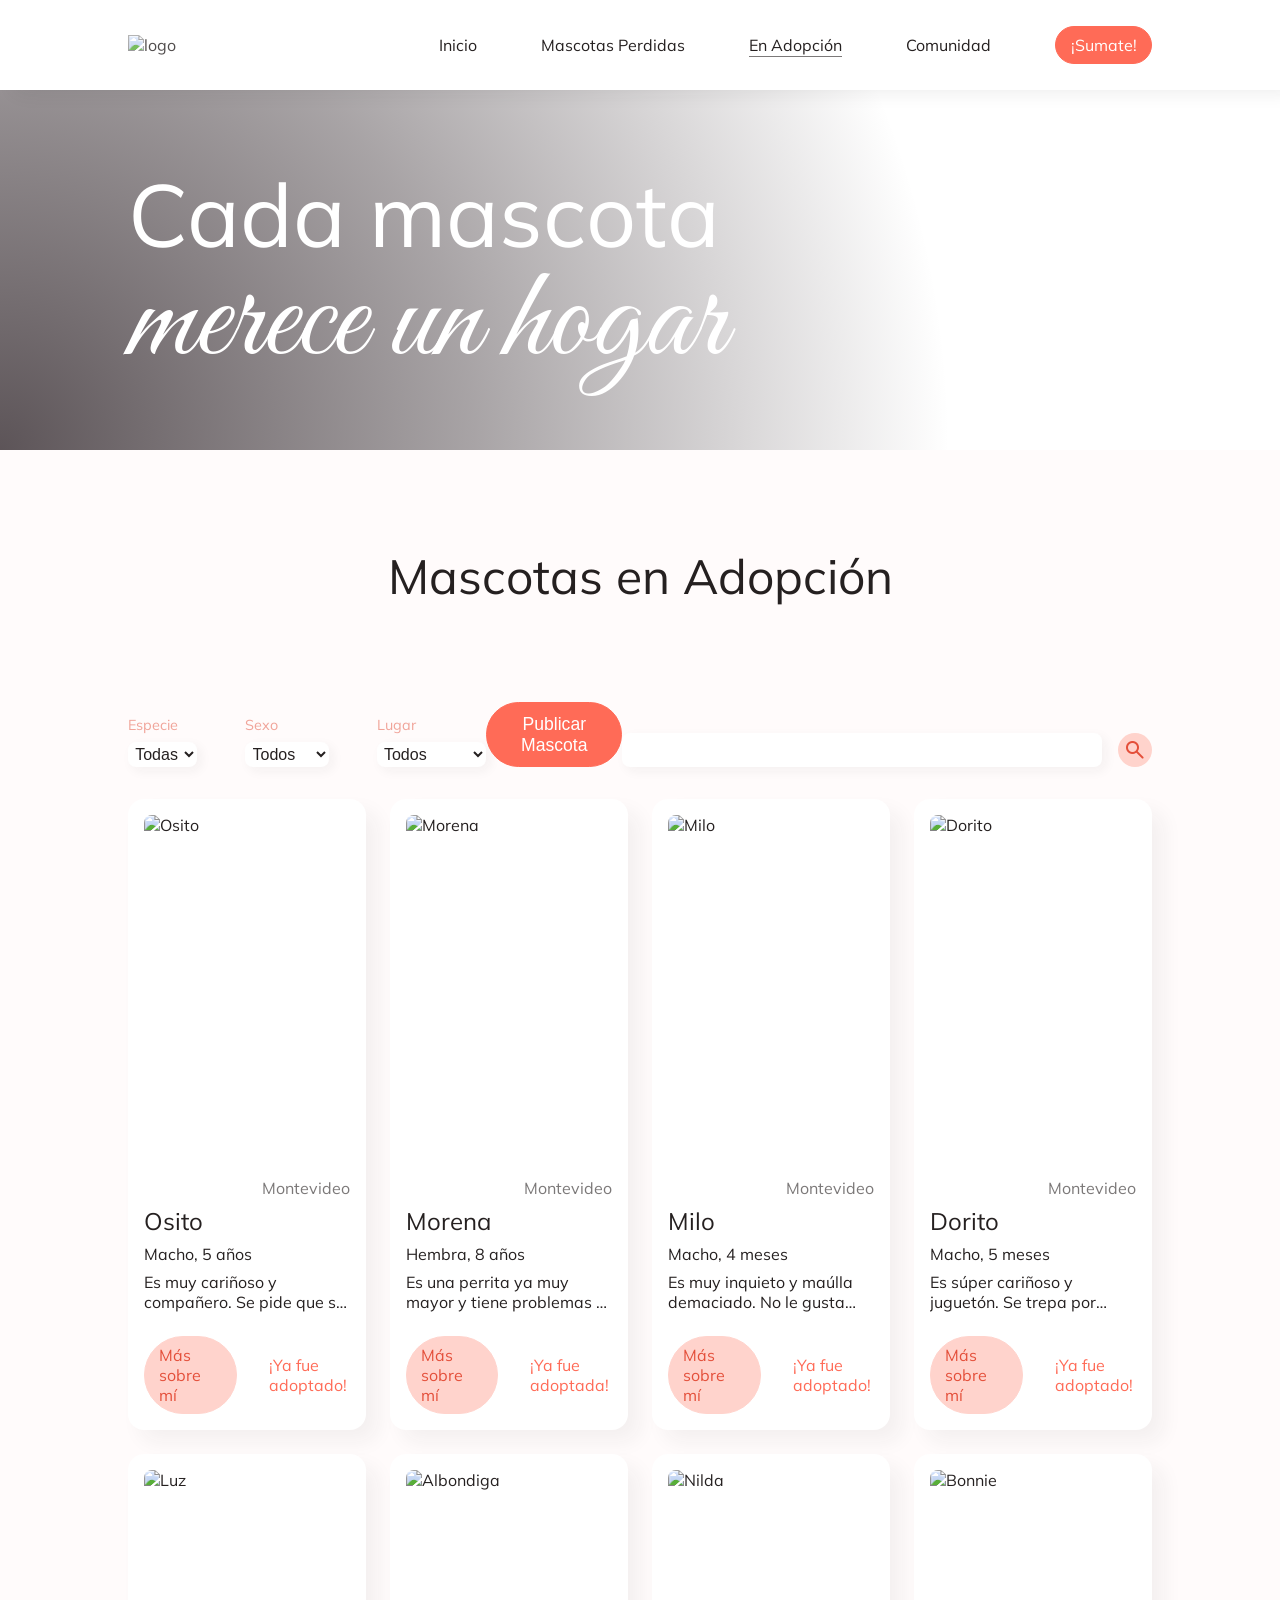
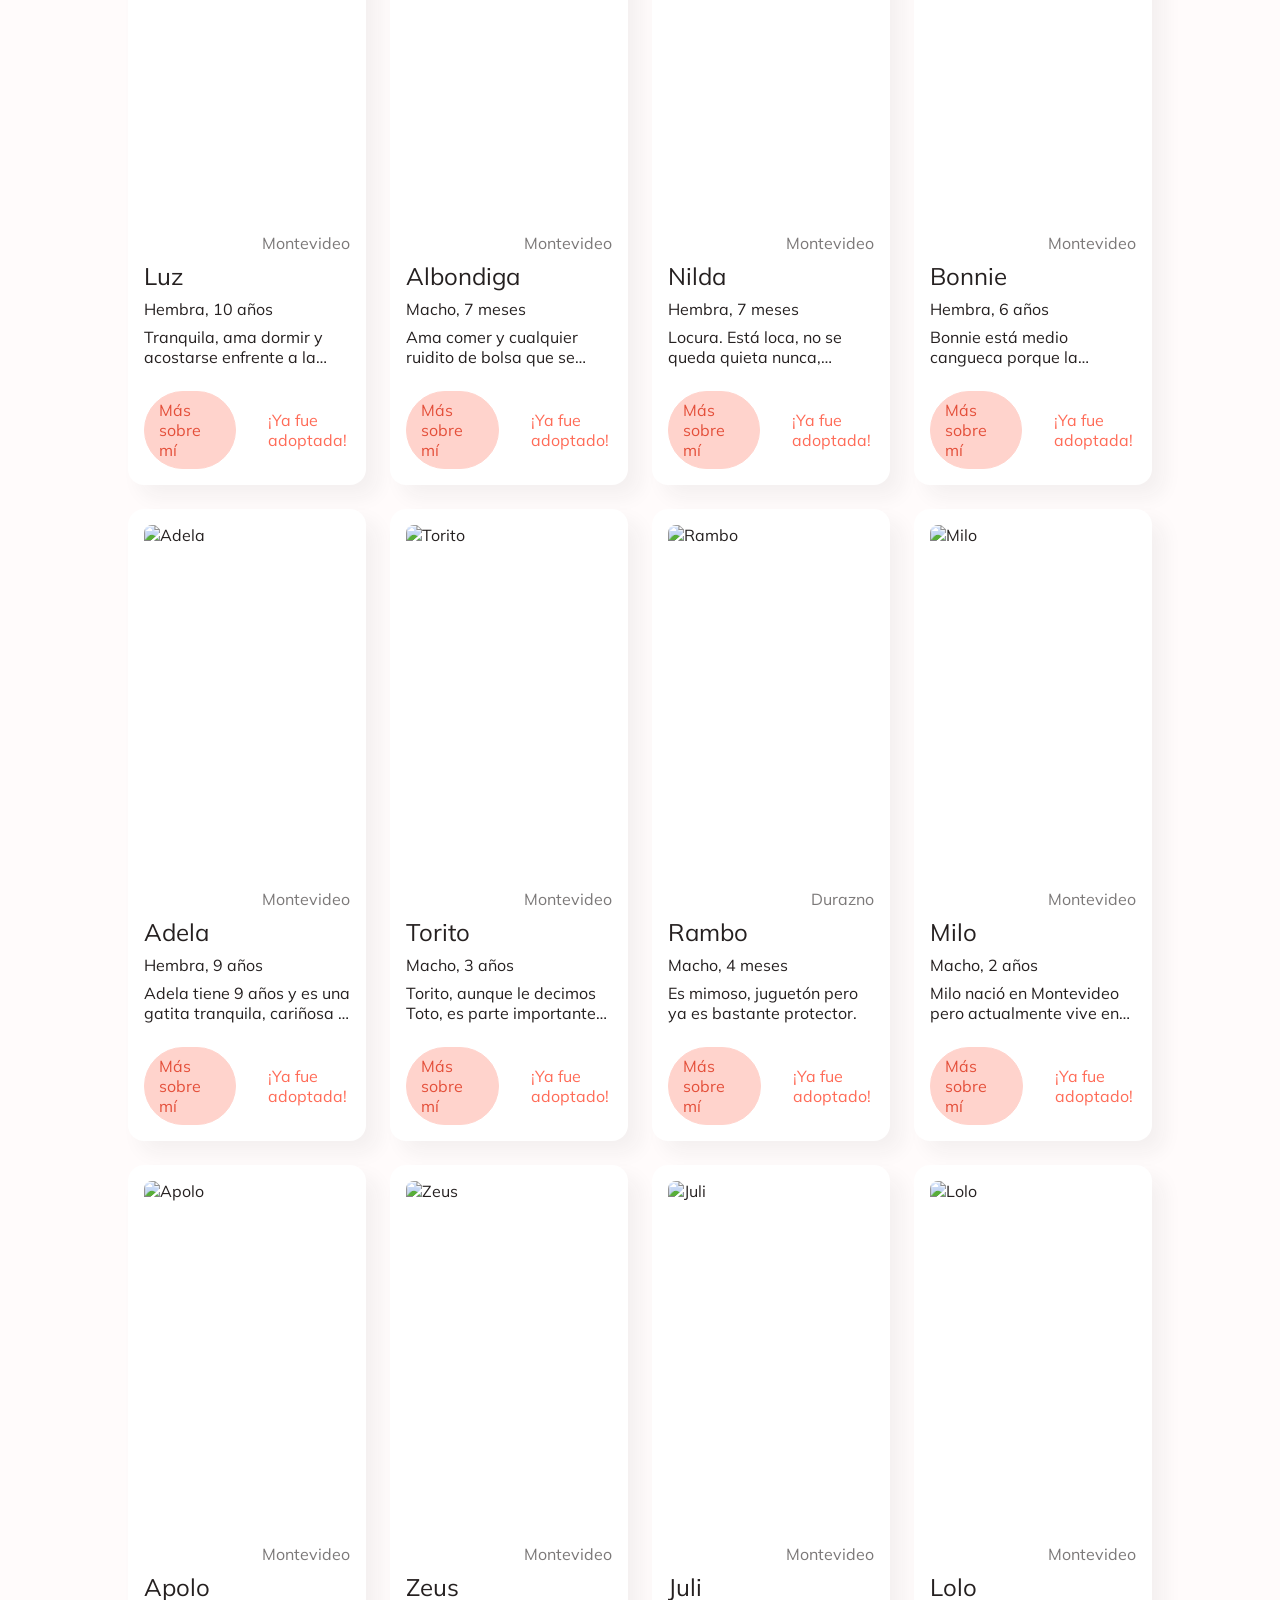
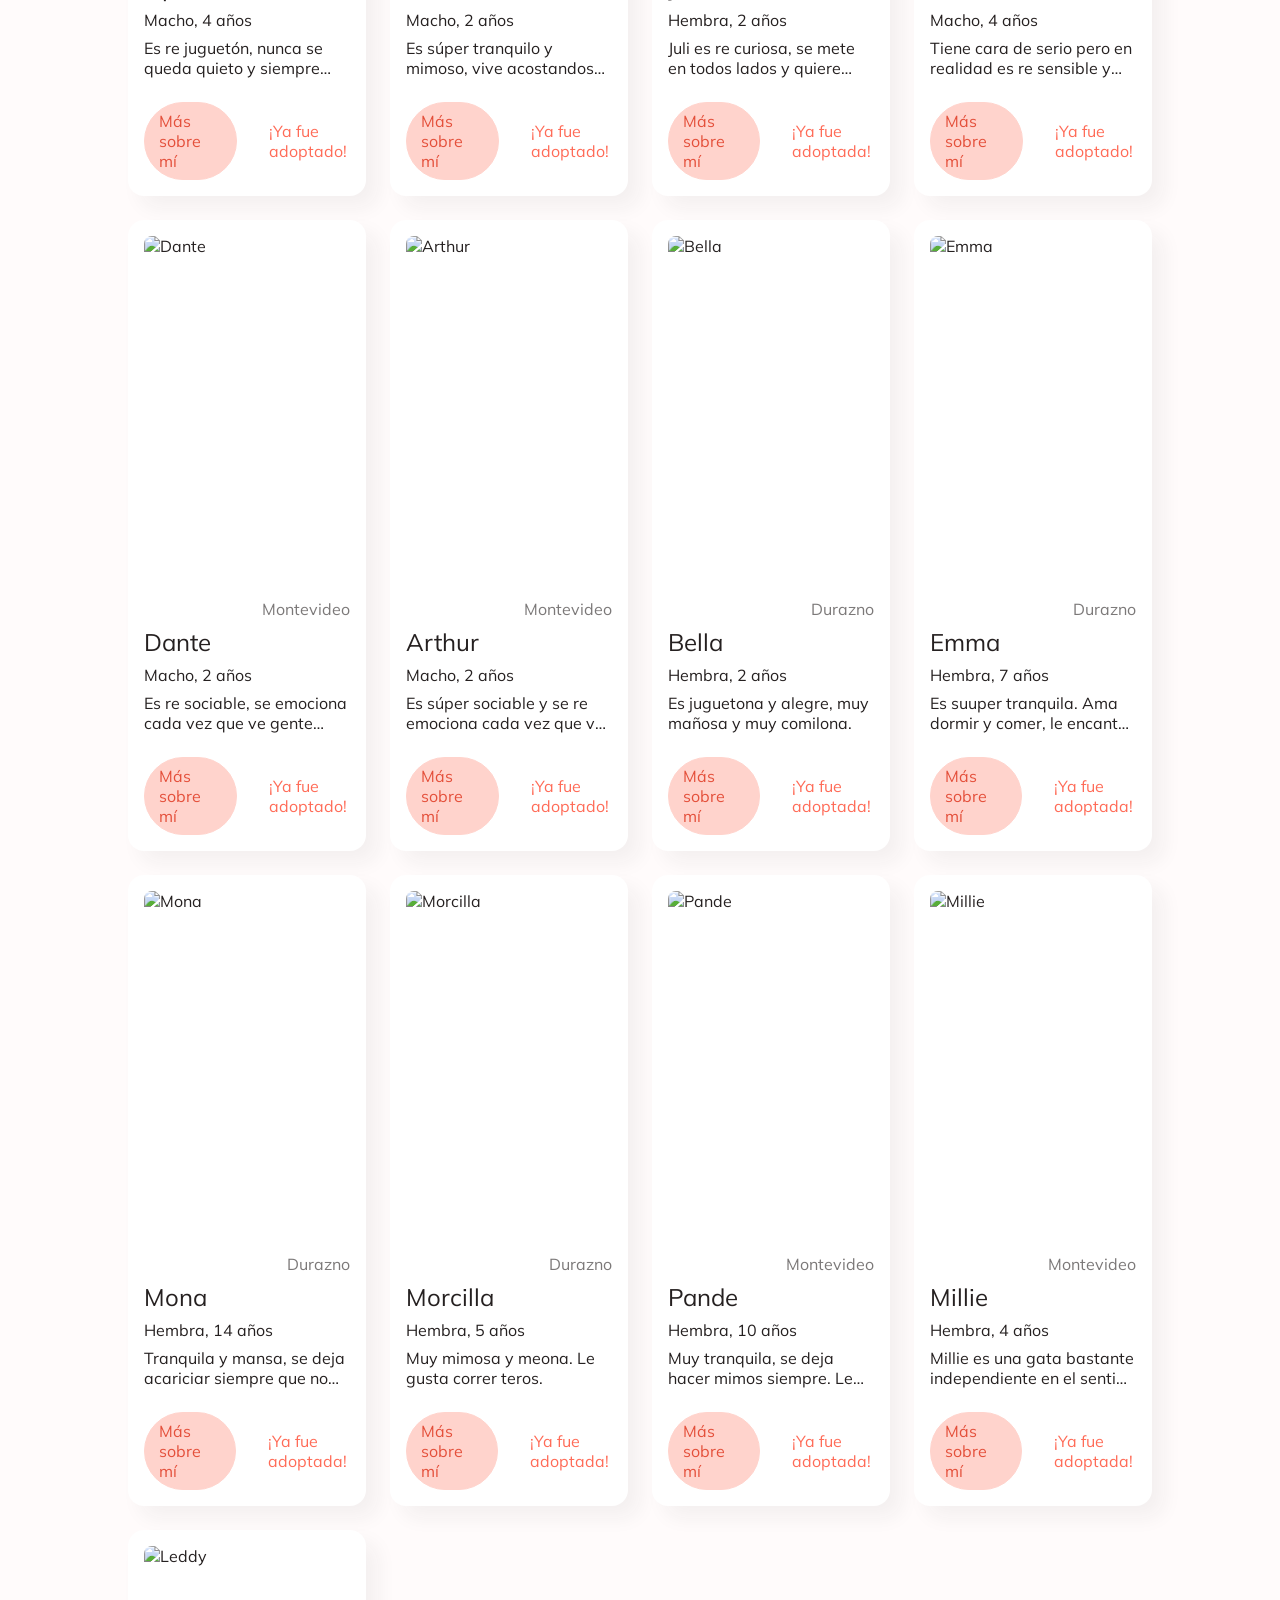
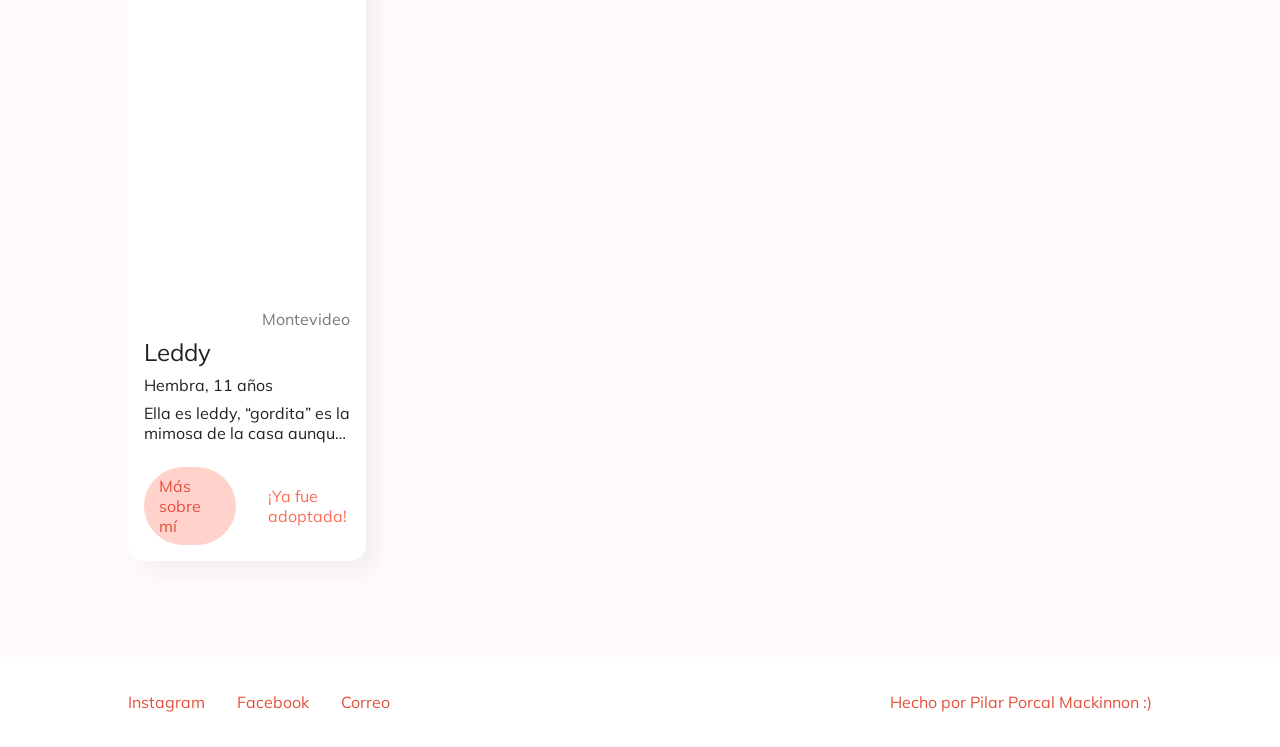
==== adopciones.html @ bf6b10d6 "Add files via upload" ====
<!DOCTYPE html>

<html lang="es">

<head>
    <meta charset="UTF-8">
    <meta name="viewport" content="width=device-width, initial-scale=1.0">
    <title>Lazo | En Adopción</title>
    <meta name="description" content="Lazo. Cada mascota merece un hogar. ♥︎">
    <link rel="stylesheet" href="adopciones.css">
    <link rel="stylesheet" href="https://fonts.googleapis.com/css2?family=Material+Symbols+Rounded:opsz,wght,FILL,GRAD@24,400,1,0" />
</head>

<body>

    <header>
        <a class="boton3" href="index.html"> <img id="logoNav" src="img/logoNegro.png" alt="logo"> </a>
        <nav>
            <a href="index.html">Inicio</a>
            <a href="perdidos.html">Mascotas Perdidas</a>
            <a href="adopciones.html" class="activo">En Adopción</a>
            <a href="#">Comunidad</a>
            <a href="#" id="sumate">¡Sumate!</a>
        </nav>
    </header>

    <section id="principal">
        <div class="textosSlide">
            <h1>Cada mascota<br><span>merece un hogar</span></h1>
        </div>
    </section>

    <section id="adopciones">

        <h2>Mascotas en Adopción</h2>

        <div class="filtros">

            <div class="selects">
                <div class="select">
                    <label for="selectEspecie">Especie</label>
                    <select name="especie" id="selectEspecie">
                    </select> 
                </div>
                <div class="select">
                    <label for="selectSexo">Sexo</label>
                    <select name="sexo" id="selectSexo">
                    </select>
                </div>
                <div class="select">
                    <label for="selectLugar">Lugar</label>
                    <select name="lugar" id="selectLugar">
                    </select>
                </div>
            </div>

            <button class="boton8" id="botonNuevaMascota">
                Publicar Mascota
            </button>

            <div class="buscador">
                <input type="text" id="inputBuscador">
                <span id="buscador" class="material-symbols-rounded"> search </span>
            </div>

        </div>

        <div id="contenedorArticlesAdopciones">
        </div>

    </section>

    <footer>

        <div>
            <a href="#">Instagram</a>
            <a href="#">Facebook</a>
            <a href="#">Correo</a>
        </div>

        <p id="creditos">Hecho por Pilar Porcal Mackinnon :)</p>

    </footer>

    <div id="fondoOscuro">
        <form id="formularioMascota">
            <h2>Nueva Mascota</h2>

            <div id="contenedorCamposFormulario">
            </div>

            <div class="botonesFormulario">
                <button class="boton6" type="button" id="botonCancelar">
                    Cancelar
                </button>

                <button class="boton7" type="button" id="guardarMascota">
                    Guardar
                </button>
            </div>
        </form>
    </div>

    <div id="fondoMensaje">
        <div id="contenedorMensaje"></div>
    </div>
    
    <script src="datos.js"></script>
    <script src="adopciones.js"></script>

</body>

</html>
---- adopciones.css ----
/*///// Fuentes /////*/

@import url('https://fonts.googleapis.com/css2?family=Mulish:ital,wght@0,200..1000;1,200..1000&display=swap');
@import url('https://fonts.googleapis.com/css2?family=Great+Vibes&display=swap');


/*///// ///// ///// /////*/

*{
    margin: 0;
    padding: 0;
    box-sizing: border-box;
    text-decoration: none;
    scroll-behavior: smooth;
    color: var(--texto);
    font-weight: normal;
}

:root{
    --primario: #FF6B57;
    --primarioLight: #FFD3CC;
    --primarioDark: #E44F3A;
    --fondo: #ffffff;
    --fondoDark: #fffbfb;
    --texto: #252020;
}


/*///// Generales /////*/

.mensajeError{
    color: red;
    font-size: 0.5em;
    margin-top: -0.5em;
}

.error{
    border: 1px solid red !important;
}

body{
    font-family: "Mulish", sans-serif;
    background-color: var(--fondo);
}

section{
    padding: 6em 8em;
}

article img{
    height: 22em;
    width: 100%;
    object-fit: cover;
    border-radius: 0.5em;
}

#principal{
    background:
    radial-gradient(
	    circle at bottom left,
	    rgba(38, 27, 32, 0.75) 0%,
	    rgba(38, 27, 32, 0.4) 35%,
	    rgba(38, 27, 32, 0) 70%
    ), url(https://images.unsplash.com/photo-1450778869180-41d0601e046e?q=80&w=1886&auto=format&fit=crop&ixlib=rb-4.1.0&ixid=M3wxMjA3fDB8MHxwaG90by1wYWdlfHx8fGVufDB8fHx8fA%3D%3D);
    background-size: cover;
    background-position: center;
    background-repeat: no-repeat;
    position: relative;
    height: 50vh;
}

#principal div{
    position: absolute;
    bottom: 1em;
}

.descripcion{
    display: -webkit-box;
    -webkit-line-clamp: 2;
    -webkit-box-orient: vertical;
    overflow: hidden;
}

.filtros{
    display: flex;
    justify-content: space-between;
    align-items:flex-end;
    margin-bottom: 2em;
}

.selects{
    display: flex;
    gap: 3em;
    justify-content: right;
}

.selects select{
    padding: 0.2em;
    background-color: var(--fondo);
    border: none;
    box-shadow: 4px 4px 12px #2323230d;
    border-radius: 0.5em;
    font-size: 1em;
    
}

.select{
    display: flex;
    flex-direction: column;
    gap: 0.5em;
}

.buscador{
    display: flex;
    gap: 1em;
    align-items: center;
}

#buscador{
    background-color: var(--primarioLight);
    color: var(--primarioDark);
    border-radius: 1em;
    padding: 0.2em;
}

#inputBuscador{
    background-color: var(--fondo);
    box-shadow: 4px 4px 12px #2323230d;
    font-size: 1em;
    width: 30em;
    border: none;
    border-radius: 0.5em;
    padding: 0.5em 1em;
}

.contenedorBotones{
    display: flex;
    gap: 2em;
    align-items: center;
}


/*///// Navegación /////*/

header{
    padding: 2em 8em;
    background: var(--fondo);
    display: flex;
    justify-content: space-between;
    align-items: center;
    height: 10vh;
    position: fixed;
    z-index: 10000;
    width: 100%;
    box-shadow: 16px 0px 20px #23232319;
}

footer{
    padding: 2em 8em;
    display: flex;
    justify-content: space-between;
    align-items: center;
    height: 10vh;
    text-align: center;
}

footer div{
    display: flex;
    gap: 2em;
}

nav{
    display: flex;
    align-items: center;
    gap: 4em;
}

#sumate{
    background-color: var(--primario);
    padding: 0.5em 0.9em;
    border-radius: 5em;
    color: var(--fondo);
    border: 1px solid var(--primario);
    transition: 0.3s;
}

#sumate:hover{
    background-color:rgba(255, 197, 207, 0);
    color: var(--primario);
    transition: 0.3s;
}

#logoNav{
    height: 3em;
    opacity: 80%;
}

.boton1{
    padding: 0.8em 1em;
    background-color: var(--primario);
    color: var(--fondo);
    border-radius: 5em;
    font-size: 1.2em;
    display: flex;
    align-items: center;
    width: fit-content;
    transition: 0.3s;
}

#flechita{
    width: 0;
    transition: 0.3s;
    transform: translateX(-1em);
    opacity: 0;
    color: var(--primarioDark);
}

.boton1:hover{
    background-color: var(--primarioLight);
    color: var(--primarioDark);
    transition: 0.3s;
    gap: 1em;
}

.boton1:hover #flechita{
    width: 20px;
    transition: 0.3s;
    transform: translateX(0);
    opacity: 80%;
}

a:not(#sumate):not(.boton1):not(.boton3){
    position: relative;
}

a:not(#sumate):not(.boton1):not(.boton3):not(.activo)::after{
    content: "";
    position: absolute;
    left: 0;
    bottom: -2px;
    width: 0;
    height: 1.5px;
    background: currentColor;
    opacity: 60%;
    transition: 0.2s;
}

a:not(#sumate):not(.boton1):not(.boton3):not(.activo):hover::after{
    width: 100%;
    transition: 0.2s;
}

.activo::after{
    content: "";
    position: absolute;
    left: 0;
    bottom: -2px;
    width: 100%;
    height: 1.5px;
    background: currentColor;
    opacity: 60%;
    transition: 0.2s;
}

article a{
    margin-top: 1em;
    display: inline-block;
    width: fit-content;
    border-radius: 5em;
    padding: 0.5em 0.9em;
    background-color: var(--primarioLight);
    color: var(--primarioDark);
    border: 1px solid var(--primarioLight);
    transition: 0.3s;
}

article a:hover:not(.boton4){
    background-color: #a20f3900;
    color: var(--primarioDark);
    border: 1px solid var(--primarioDark);
    transition: 0.3s;
}

.boton2{
    display: flex;
    width: fit-content;
    margin-left: auto;
    justify-content: flex-end;
    align-items: center;
    gap: 0.5em;
    margin-top: 2em;
}

#flechita2{
    font-size: 20;
    opacity: 80%;
}

.boton4{
    background-color: #a20f3900;
    border: none;
    color: var(--primario);
    padding: 0;
    cursor: pointer;
}

.boton5{
    background-color: var(--fondo);
    border: none;
    color: var(--primario);
    border-radius: 50%;
    box-shadow: 8px 8px 20px #23232319;
    height: fit-content;
    padding: 1em;
    transition: 0.3s;
    font-size: 1em;
}

.boton5:hover{
    background-color: var(--primarioLight);
    transition: 0.3s;
}

.boton6, .boton7, .boton8{
    padding: 0.6em 1em;
    border: none;
    border-radius: 5em;
    color: var(--fondo);
    transition: 0.3s;
    font-size: 1.1em;
    font-weight: 100;
}

.boton7, .boton8{
    background-color: var(--primario);
    border: 1px solid var(--primario);
}

.boton6, .boton8:hover{
    background-color: var(--primarioLight);
    border: 1px solid var(--primarioLight);
}

.boton6:hover{
    background-color: #00000000;
    color: var(--primarioLight);
    
}

.boton7:hover{
    background-color: #00000000;
    color: var(--primario); 
}

/*///// Tipografía /////*/

h1{
    font-size: 5.5em;
    color: var(--fondo);
    margin-bottom: 0.5em;
    line-height: 1;
}

h1 span{
    font-family: "Great Vibes", cursive;
    font-size: 1.5em;
    font-weight: 500;
    color: var(--fondo);
}

#principal div h3{
    color: var(--fondo);
    margin-bottom: 0.5em;
    font-size: 1em;
}

h2{
    text-align: center;
    font-size: 3em;
    margin-bottom: 2em;
}

article h3, #estadisticas h3{
    font-family: "Mulish", sans-serif;
    font-size: 1.5em;
    margin: 0;
    text-align: left;
}

#estadisticas h3{
    text-align: center;
    margin-bottom: 1em;
}

h3{
    font-size: 3.5em;
    text-align: right;
    margin-bottom: 0.5em;
    margin-right: 7em;
    font-family: "Great Vibes", cursive;
}

footer p, footer a{
    color: var(--primarioDark);
}

.lugar, .fecha{
    text-align: right;
    opacity: 60%;
    margin-top: 0.2em;
}

.select label{
    opacity: 50%;
    color: var(--primarioDark);
}

.sinResultados{
    color: var(--primario);
    text-align: center;
    grid-column: span 4;
    padding: 3em 0;
    font-size: 1.1em;
}

#formularioMascota h2{
    font-size: 4.5em;
    margin-bottom: 0.8em;
    font-family: "Great Vibes", cursive;
}


/*///// Artículos /////*/

#adopciones{
    background-color: var(--fondoDark);
}

#contenedorArticlesAdopciones{
    display: grid;
    grid-template-columns: repeat(4, 1fr);
    gap: 1.5em;
}

#contenedorArticlesAdopciones article{
    display: flex;
    flex-direction: column;
    gap: 0.5em;
    background-color: var(--fondo);
    border-radius: 1em;
    box-shadow: 12px 12px 20px #2323230d;
    padding: 1em;
}

/*///// Formulario /////*/

#fondoOscuro{
    display: none;
    position: fixed;
    inset: 0;
    background-color: #23232348;
    justify-content: center;
    align-items: center;
    z-index: 20000;
}

#formularioMascota{
    width: 48em;
    max-height: 80vh;
    overflow-y: auto;
    background-color: var(--fondoDark);
    padding: 4em 8em;
    border-radius: 1em;
}

#contenedorCamposFormulario{
    display: flex;
    flex-direction: column;
    gap: 3em;
}

.botonesFormulario{
    margin-top: 6em;
    display: flex;
    gap: 4em;
    justify-content: right;
}

.campo{
    display: flex;
    flex-direction: column;
    gap: 0.5em;
    font-size: 1.6em;
}

select, input, textarea{
    background-color: var(--fondo);
    border: none;
    box-shadow: 4px 4px 12px #23232319;
    padding: 1em;
    border-radius: 1em;
    font-size: 0.6em;
}

textarea{
    height: 6em;
    font-family: "Mulish", sans-serif;
}

label{
    font-size: 0.9em;
}

/*///// Mensaje! /////*/

#fondoMensaje{
    display: none;
    position: fixed;
    inset: 0;
    background-color: #23232348;
    justify-content: center;
    align-items: center;
    z-index: 20000;
}

#contenedorMensaje{
    background-color: var(--fondo);
    padding: 4em;
    border-radius: 1em;
    text-align: center;
    display: flex;
    flex-direction: column;
    gap: 1.5em;
}

#contenedorMensaje h3{
    margin: 0;
    margin-right: 0.3em;
    text-align: center;
}
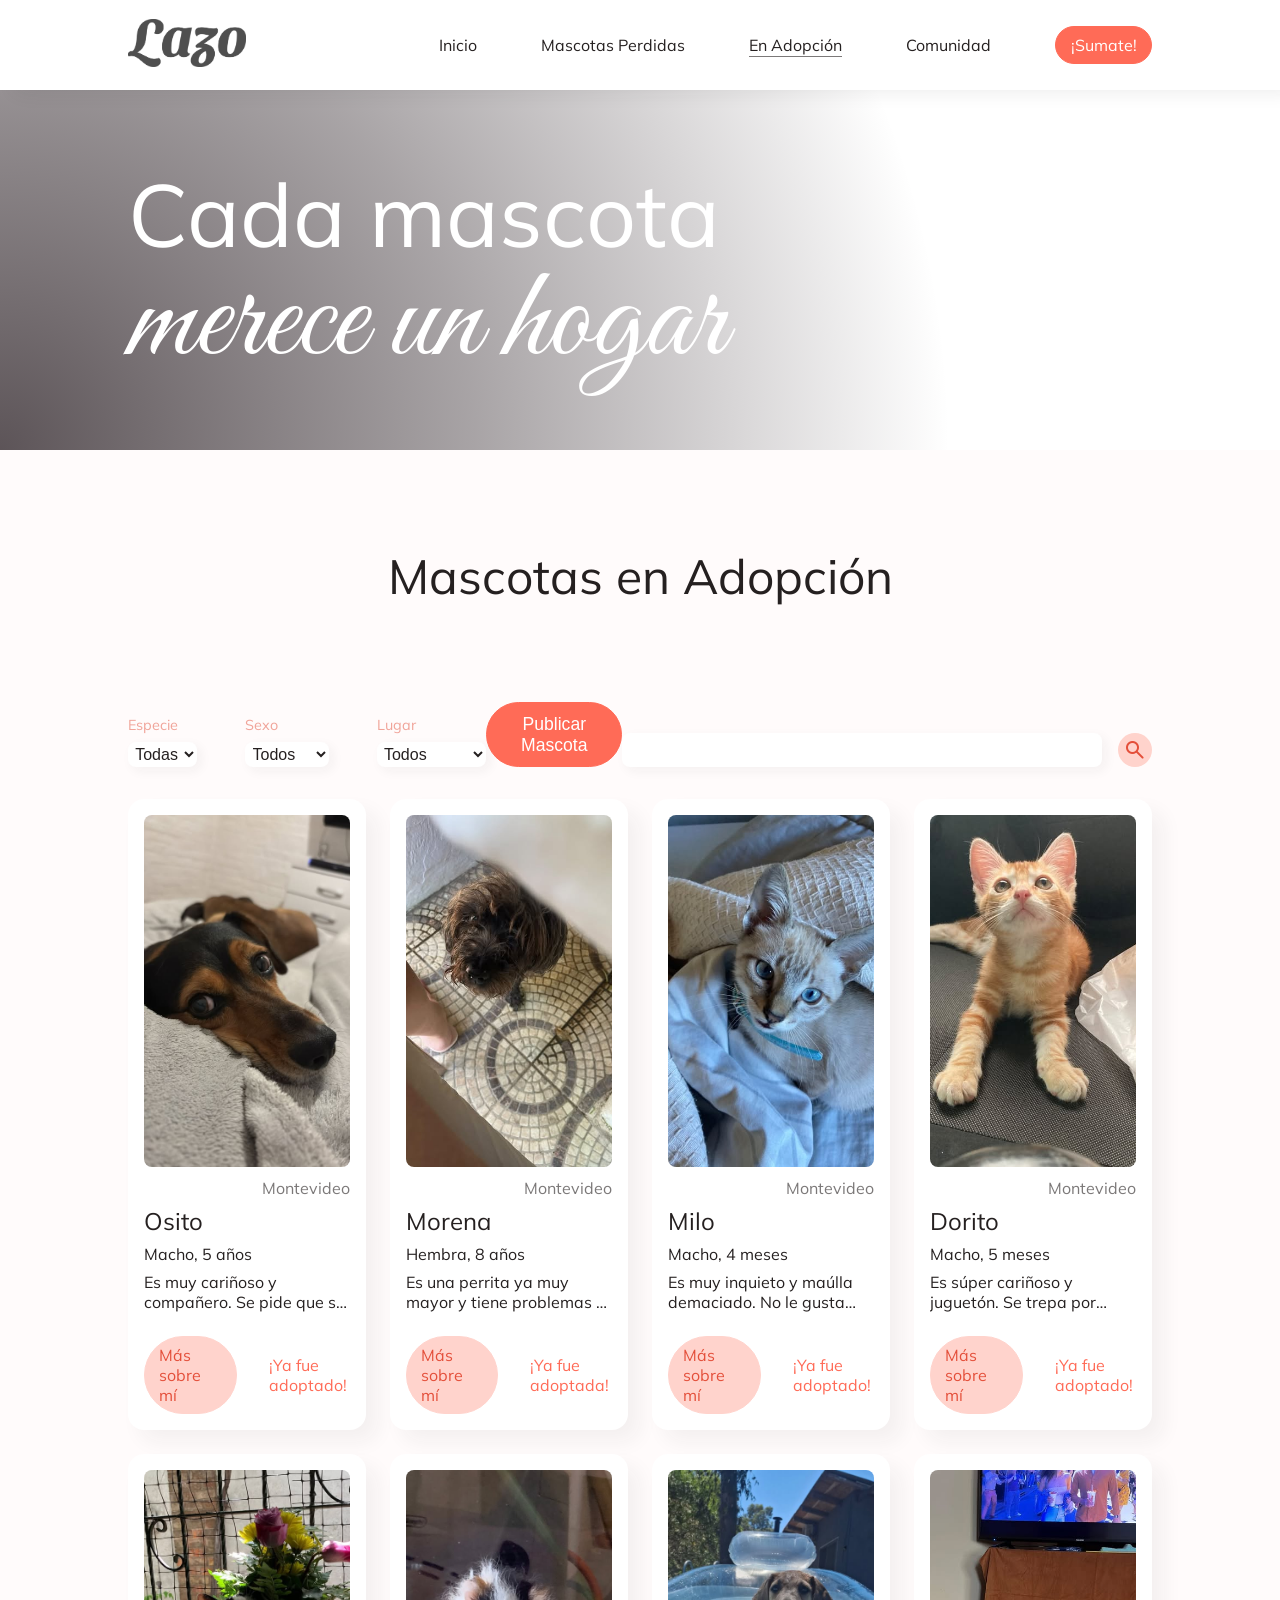
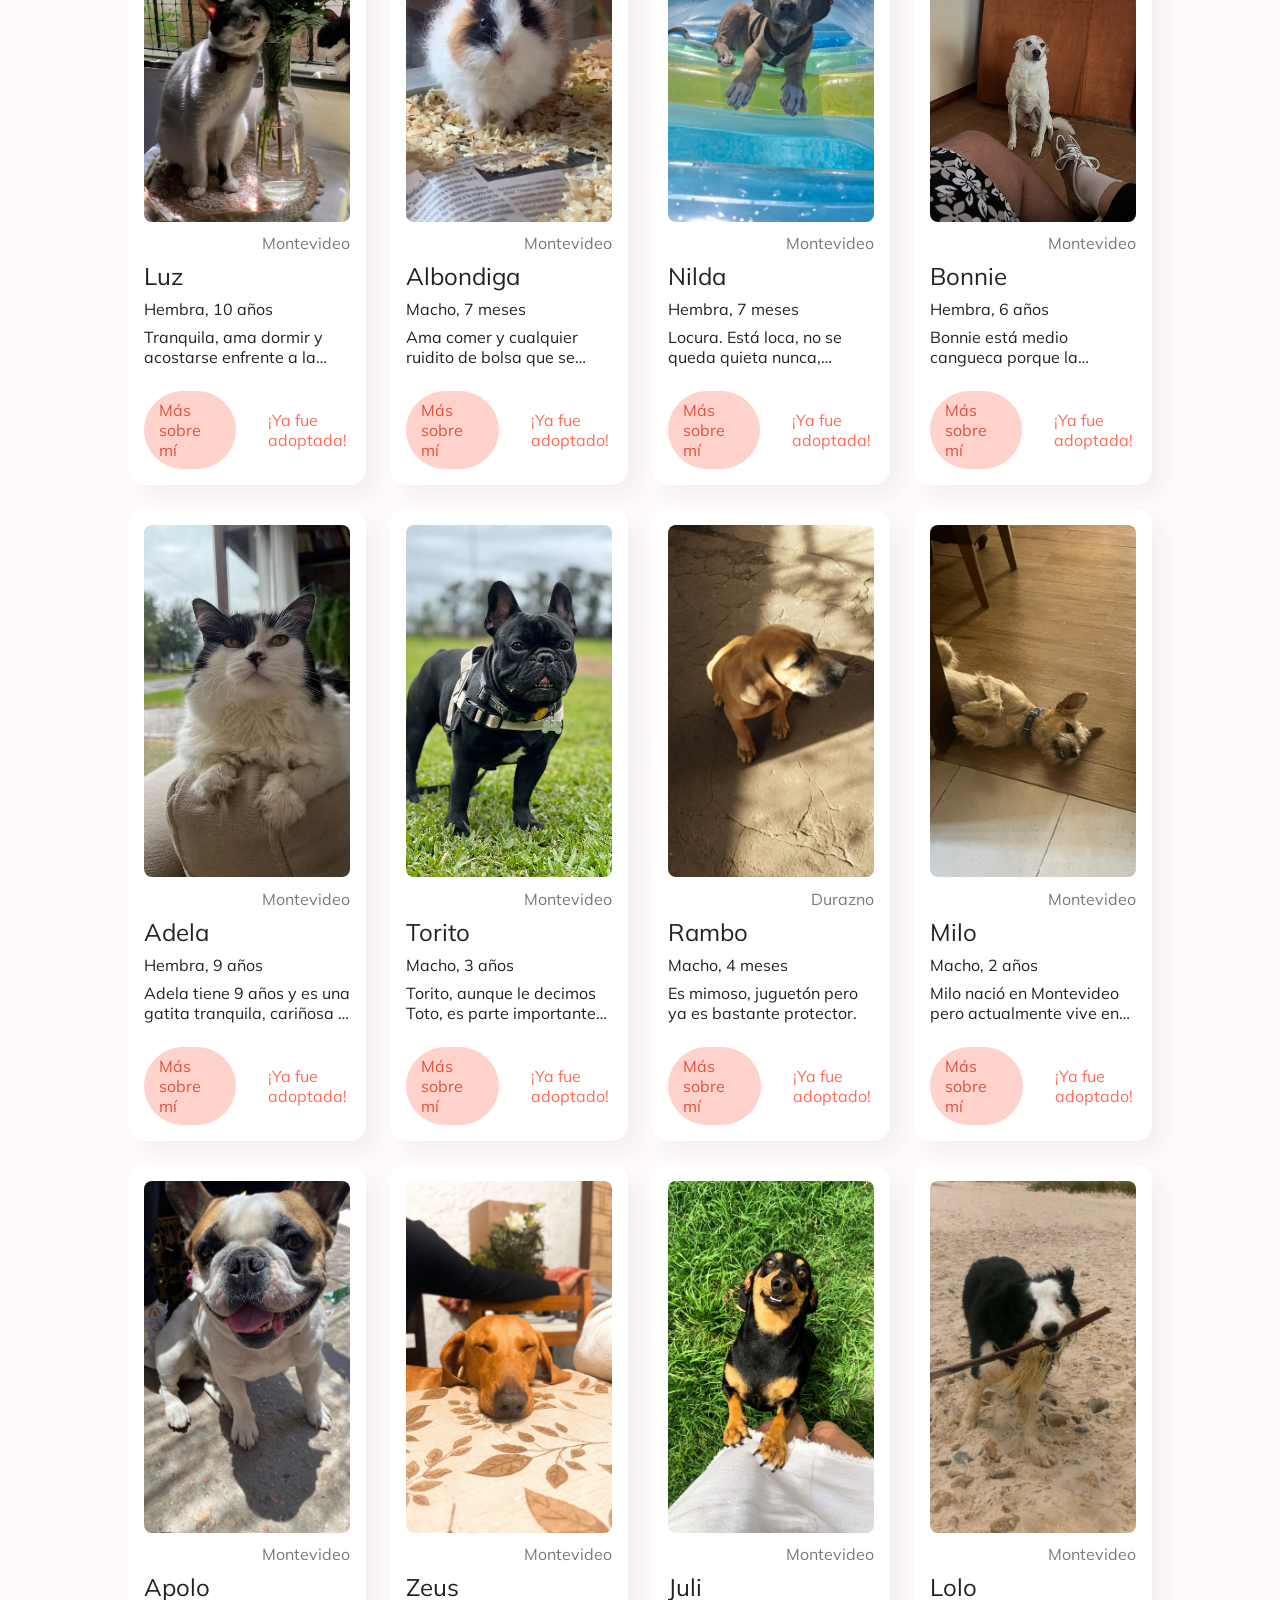
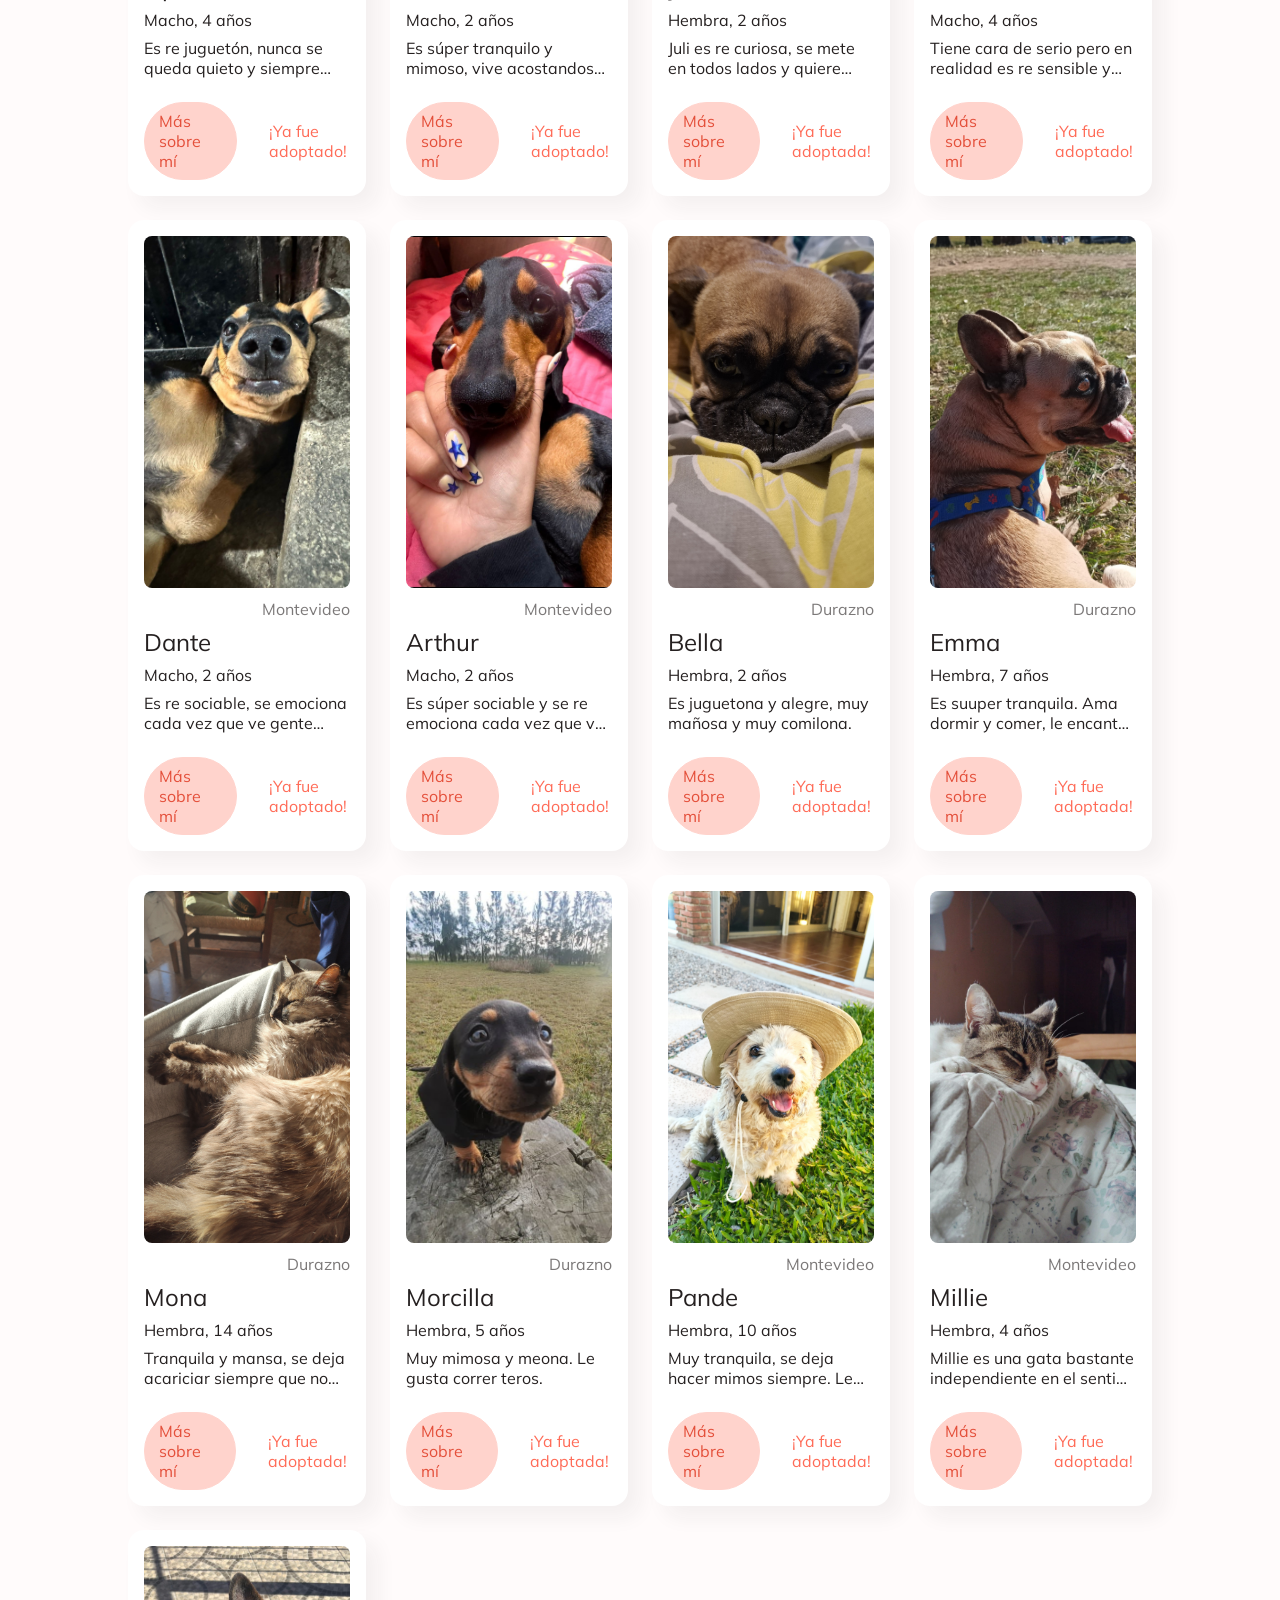
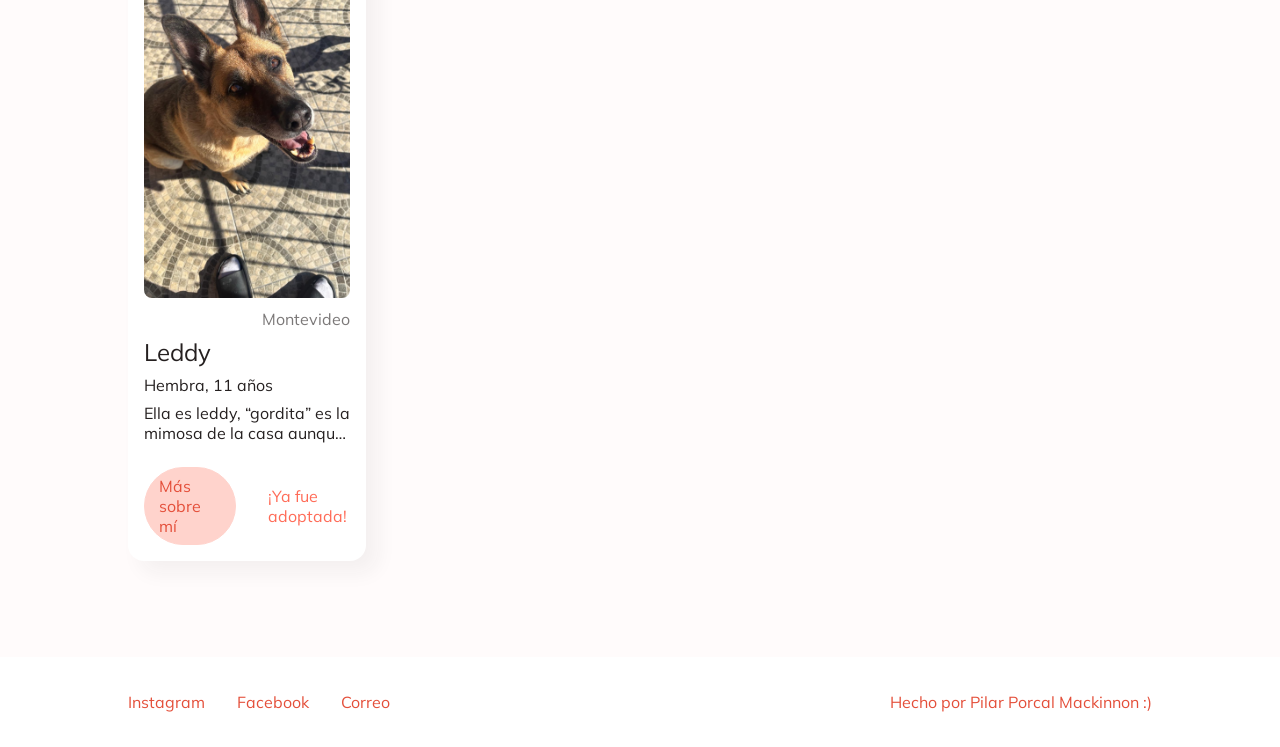
==== commit 501f2a0a: "Update adopciones.html" ====
--- a/adopciones.html
+++ b/adopciones.html
@@ -8,6 +8,7 @@
     <title>Lazo | En Adopción</title>
     <meta name="description" content="Lazo. Cada mascota merece un hogar. ♥︎">
     <link rel="stylesheet" href="adopciones.css">
+    <link rel="shortcut icon" href="img/logo.ico" type="image/x-icon">
     <link rel="stylesheet" href="https://fonts.googleapis.com/css2?family=Material+Symbols+Rounded:opsz,wght,FILL,GRAD@24,400,1,0" />
 </head>
 
@@ -110,4 +111,4 @@
 
 </body>
 
-</html>+</html>
